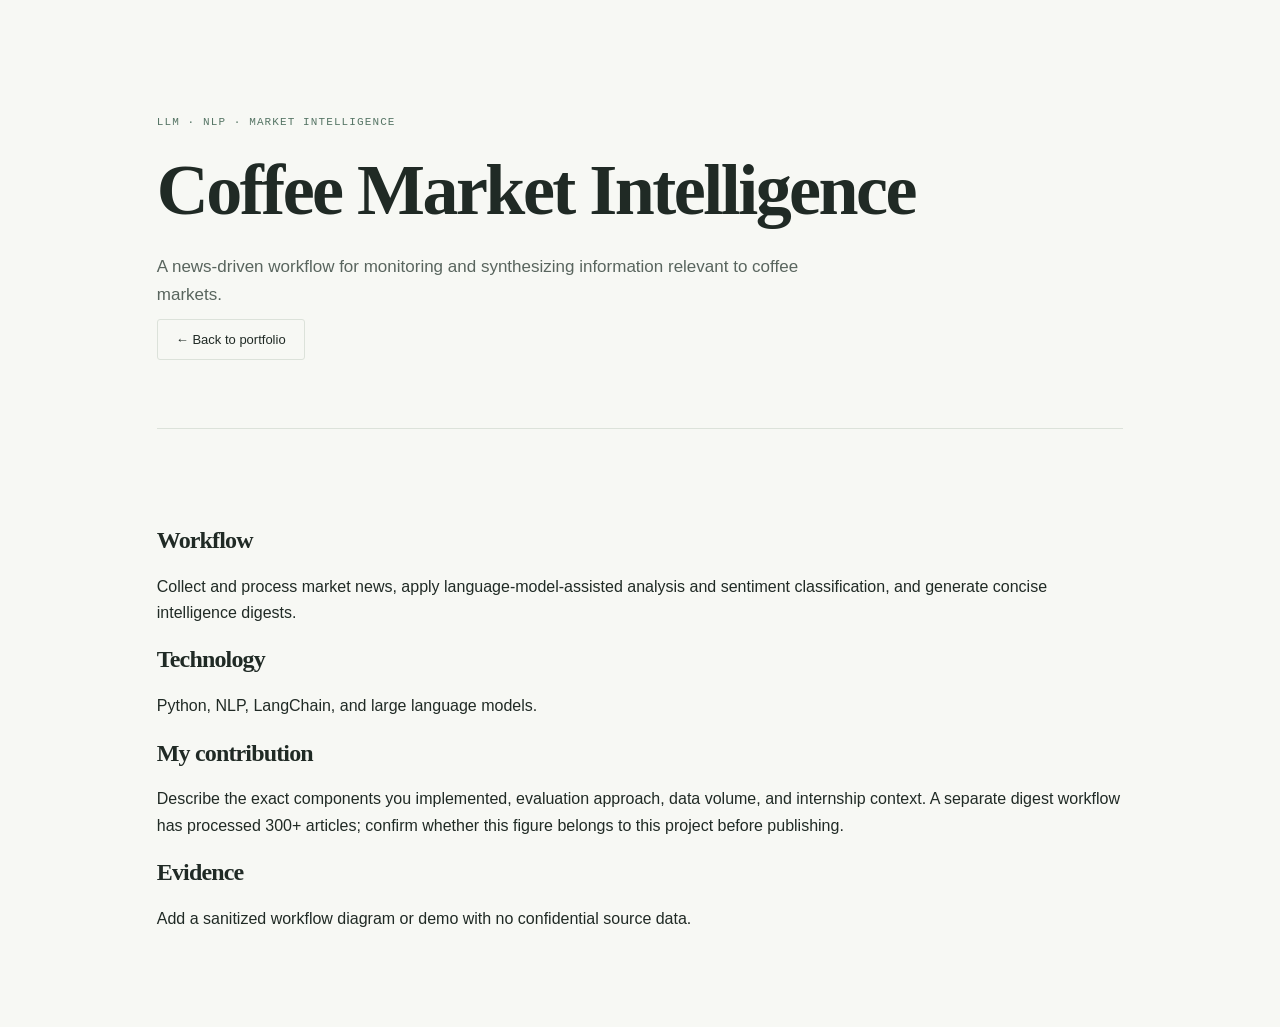
==== projects/coffee-intelligence.html @ f9b6911b "Add coffee market intelligence project overview" ====
<!doctype html><html lang="en"><head><meta charset="utf-8"><meta name="viewport" content="width=device-width,initial-scale=1"><title>Coffee Intelligence | Thanh Tai</title><link rel="stylesheet" href="../assets/style.css"></head><body><main><section class="hero"><p class="eyebrow">LLM · NLP · MARKET INTELLIGENCE</p><h1>Coffee Market Intelligence</h1><p class="intro">A news-driven workflow for monitoring and synthesizing information relevant to coffee markets.</p><a class="secondary" href="../index.html">← Back to portfolio</a></section><section class="section"><h2>Workflow</h2><p>Collect and process market news, apply language-model-assisted analysis and sentiment classification, and generate concise intelligence digests.</p><h2>Technology</h2><p>Python, NLP, LangChain, and large language models.</p><h2>My contribution</h2><p>Describe the exact components you implemented, evaluation approach, data volume, and internship context. A separate digest workflow has processed 300+ articles; confirm whether this figure belongs to this project before publishing.</p><h2>Evidence</h2><p>Add a sanitized workflow diagram or demo with no confidential source data.</p></section></main></body></html>
---- assets/style.css ----
:root{--ink:#202a25;--muted:#68746d;--paper:#f7f8f4;--green:#567565;--line:#dce2da;--accent:#dce8dc}*{box-sizing:border-box}html{scroll-behavior:smooth}body{margin:0;background:var(--paper);color:var(--ink);font-family:'DM Sans',sans-serif;line-height:1.65}.nav{height:76px;padding:0 max(calc((100% - 1120px)/2),6%);display:flex;align-items:center;justify-content:space-between;border-bottom:1px solid var(--line);position:sticky;top:0;background:#f7f8f4ed;backdrop-filter:blur(12px);z-index:5}.brand{font:700 24px 'DM Mono',monospace;color:var(--ink);text-decoration:none}.brand span{color:var(--green)}nav{display:flex;gap:28px}nav a,.nav-cta{font-size:13px;color:var(--muted);text-decoration:none}.nav-cta{border:1px solid var(--line);padding:9px 14px;border-radius:3px;color:var(--ink)}main{max-width:1120px;margin:auto;padding:0 6%}.hero{padding:105px 0 76px;max-width:850px}.eyebrow,.date,.project-top,.hero-meta{font:11px 'DM Mono',monospace;letter-spacing:.1em;color:var(--green)}h1,h2{font-family:'Playfair Display',serif;font-weight:600;letter-spacing:-.035em;line-height:1.12}h1{font-size:clamp(42px,6vw,72px);margin:22px 0}h1 em{color:var(--green);font-weight:600}.intro{font-size:17px;max-width:690px;color:#59655e}.actions{display:flex;gap:12px;margin:30px 0 56px}.primary,.secondary{padding:12px 18px;text-decoration:none;font-size:13px;border-radius:3px}.primary{background:var(--ink);color:white}.secondary{border:1px solid var(--line);color:var(--ink)}.hero-meta{display:flex;gap:30px;flex-wrap:wrap;color:#7a867e;font-size:10px}.section{padding:78px 0;border-top:1px solid var(--line)}.section-head{margin-bottom:34px}.section-head h2,.note h2,.contact h2{font-size:clamp(30px,4vw,44px);margin:10px 0}.section-note{color:var(--muted);font-size:14px}.interest-grid{display:grid;grid-template-columns:repeat(4,1fr);gap:24px}.interest-grid article{border-top:2px solid #b7c9bb;padding-top:14px}.interest-grid span{font:11px 'DM Mono';color:var(--green)}h3{font-size:17px;line-height:1.3;margin:12px 0 8px}.interest-grid p,.project p,.timeline p,.note p,.contact p{font-size:14px;color:var(--muted)}.project-grid{display:grid;grid-template-columns:repeat(2,1fr);gap:16px}.project{padding:24px;background:#fff;border:1px solid var(--line);min-height:230px;display:flex;flex-direction:column}.project-top{display:flex;justify-content:space-between;font-size:10px}.project h3{font-size:20px;margin:20px 0 6px}.project p{margin:0 0 16px}.tags{display:flex;gap:6px;flex-wrap:wrap;margin-top:auto;padding:12px 0}.tags i{font:10px 'DM Mono';font-style:normal;color:var(--green);background:#edf2ed;padding:4px 7px}.project>a{font-size:12px;color:var(--green);text-decoration:none;margin-top:8px}.timeline{display:grid;gap:28px}.timeline article{display:grid;grid-template-columns:170px 1fr;gap:22px}.timeline .date{padding-top:4px}.timeline h3{margin:0}.timeline .org{font-size:13px;color:var(--green);margin:4px 0}.timeline p:last-child{margin-top:7px}.note{background:var(--accent);padding:38px;margin:30px 0 70px;border:0}.note p{max-width:650px;color:#4e5e53}.contact{padding:25px 0 90px}.contact-links{display:flex;gap:24px;margin:24px 0}.contact-links a{color:var(--green);font-size:14px}.small{font-size:12px!important}footer{border-top:1px solid var(--line);padding:22px 6%;display:flex;justify-content:space-between;color:var(--muted);font:10px 'DM Mono';letter-spacing:.08em}code{font-family:'DM Mono'}@media(max-width:720px){.nav{padding:0 5%;height:64px}nav{gap:12px}nav a{font-size:11px}nav a:nth-child(3),nav a:nth-child(4){display:none}.nav-cta{font-size:11px;padding:7px 9px}.hero{padding:75px 0 55px}.interest-grid{grid-template-columns:repeat(2,1fr)}.project-grid{grid-template-columns:1fr}.timeline article{grid-template-columns:1fr;gap:3px}.hero-meta{gap:12px}footer{gap:12px;flex-wrap:wrap}}
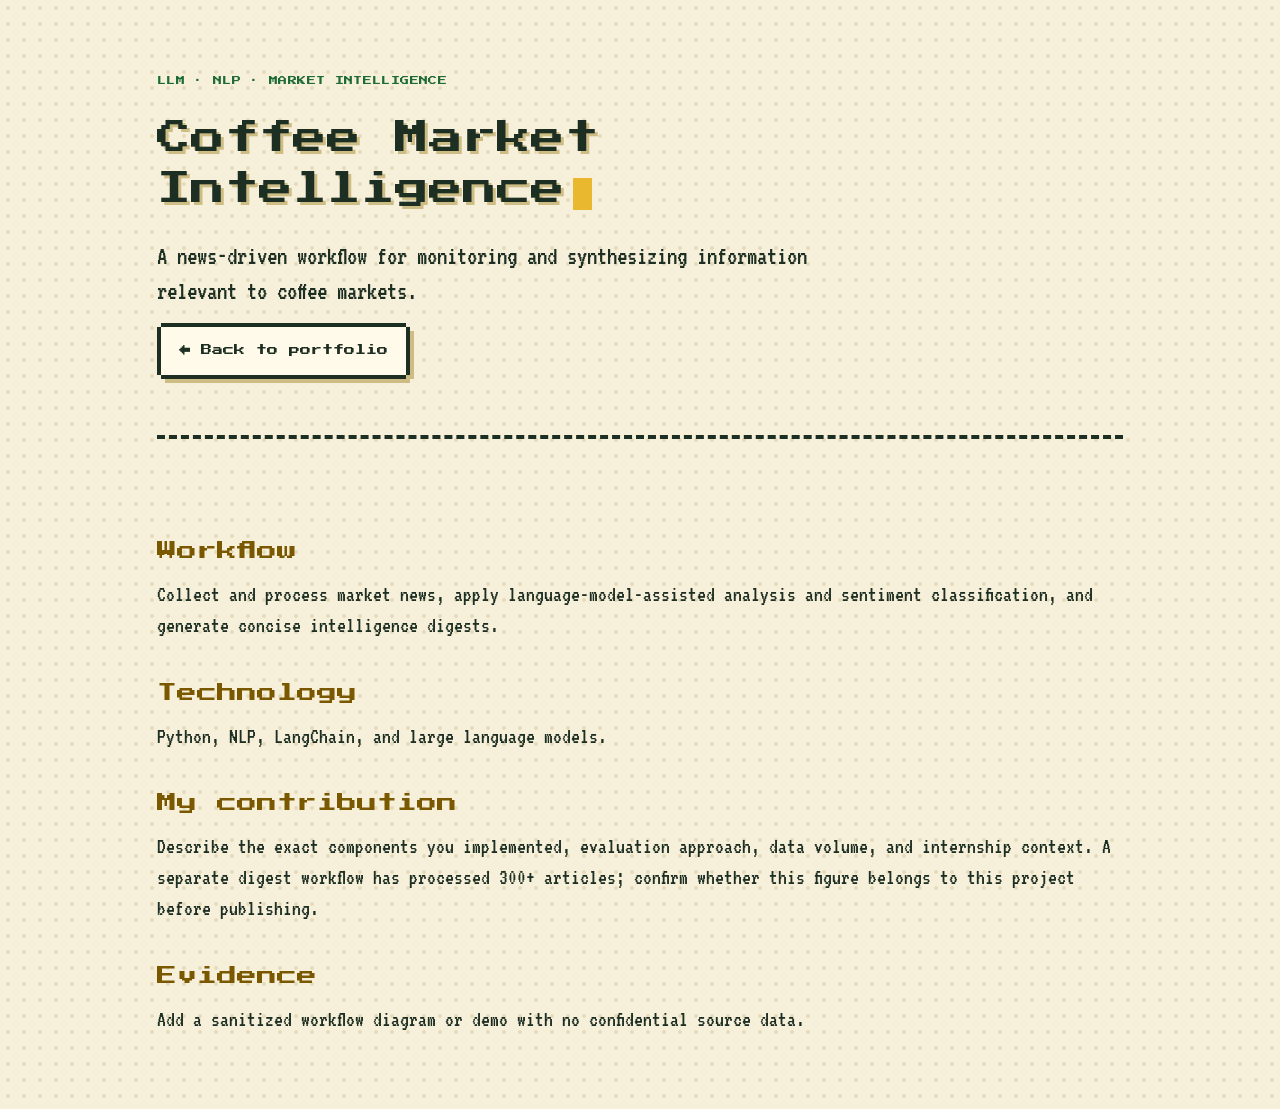
==== commit 3fdd7ace: "Redesign portfolio with pixel theme, quest log and Golden Wheat project - Pixel/8-bit theme with lig" ====
--- a/projects/coffee-intelligence.html
+++ b/projects/coffee-intelligence.html
@@ -1 +1 @@
-<!doctype html><html lang="en"><head><meta charset="utf-8"><meta name="viewport" content="width=device-width,initial-scale=1"><title>Coffee Intelligence | Thanh Tai</title><link rel="stylesheet" href="../assets/style.css"></head><body><main><section class="hero"><p class="eyebrow">LLM · NLP · MARKET INTELLIGENCE</p><h1>Coffee Market Intelligence</h1><p class="intro">A news-driven workflow for monitoring and synthesizing information relevant to coffee markets.</p><a class="secondary" href="../index.html">← Back to portfolio</a></section><section class="section"><h2>Workflow</h2><p>Collect and process market news, apply language-model-assisted analysis and sentiment classification, and generate concise intelligence digests.</p><h2>Technology</h2><p>Python, NLP, LangChain, and large language models.</p><h2>My contribution</h2><p>Describe the exact components you implemented, evaluation approach, data volume, and internship context. A separate digest workflow has processed 300+ articles; confirm whether this figure belongs to this project before publishing.</p><h2>Evidence</h2><p>Add a sanitized workflow diagram or demo with no confidential source data.</p></section></main></body></html>+<!doctype html><html lang="en"><head><meta charset="utf-8"><meta name="viewport" content="width=device-width,initial-scale=1"><title>Coffee Intelligence | Thanh Tai</title><link rel="preconnect" href="https://fonts.googleapis.com"><link rel="preconnect" href="https://fonts.gstatic.com" crossorigin><link href="https://fonts.googleapis.com/css2?family=Press+Start+2P&family=VT323&display=swap" rel="stylesheet"><link rel="stylesheet" href="../assets/style.css"></head><body><main><section class="hero"><p class="eyebrow">LLM · NLP · MARKET INTELLIGENCE</p><h1>Coffee Market Intelligence</h1><p class="intro">A news-driven workflow for monitoring and synthesizing information relevant to coffee markets.</p><a class="secondary" href="../index.html">← Back to portfolio</a></section><section class="section"><h2>Workflow</h2><p>Collect and process market news, apply language-model-assisted analysis and sentiment classification, and generate concise intelligence digests.</p><h2>Technology</h2><p>Python, NLP, LangChain, and large language models.</p><h2>My contribution</h2><p>Describe the exact components you implemented, evaluation approach, data volume, and internship context. A separate digest workflow has processed 300+ articles; confirm whether this figure belongs to this project before publishing.</p><h2>Evidence</h2><p>Add a sanitized workflow diagram or demo with no confidential source data.</p></section></main></body></html>
--- a/assets/style.css
+++ b/assets/style.css
@@ -1 +1,371 @@
-:root{--ink:#202a25;--muted:#68746d;--paper:#f7f8f4;--green:#567565;--line:#dce2da;--accent:#dce8dc}*{box-sizing:border-box}html{scroll-behavior:smooth}body{margin:0;background:var(--paper);color:var(--ink);font-family:'DM Sans',sans-serif;line-height:1.65}.nav{height:76px;padding:0 max(calc((100% - 1120px)/2),6%);display:flex;align-items:center;justify-content:space-between;border-bottom:1px solid var(--line);position:sticky;top:0;background:#f7f8f4ed;backdrop-filter:blur(12px);z-index:5}.brand{font:700 24px 'DM Mono',monospace;color:var(--ink);text-decoration:none}.brand span{color:var(--green)}nav{display:flex;gap:28px}nav a,.nav-cta{font-size:13px;color:var(--muted);text-decoration:none}.nav-cta{border:1px solid var(--line);padding:9px 14px;border-radius:3px;color:var(--ink)}main{max-width:1120px;margin:auto;padding:0 6%}.hero{padding:105px 0 76px;max-width:850px}.eyebrow,.date,.project-top,.hero-meta{font:11px 'DM Mono',monospace;letter-spacing:.1em;color:var(--green)}h1,h2{font-family:'Playfair Display',serif;font-weight:600;letter-spacing:-.035em;line-height:1.12}h1{font-size:clamp(42px,6vw,72px);margin:22px 0}h1 em{color:var(--green);font-weight:600}.intro{font-size:17px;max-width:690px;color:#59655e}.actions{display:flex;gap:12px;margin:30px 0 56px}.primary,.secondary{padding:12px 18px;text-decoration:none;font-size:13px;border-radius:3px}.primary{background:var(--ink);color:white}.secondary{border:1px solid var(--line);color:var(--ink)}.hero-meta{display:flex;gap:30px;flex-wrap:wrap;color:#7a867e;font-size:10px}.section{padding:78px 0;border-top:1px solid var(--line)}.section-head{margin-bottom:34px}.section-head h2,.note h2,.contact h2{font-size:clamp(30px,4vw,44px);margin:10px 0}.section-note{color:var(--muted);font-size:14px}.interest-grid{display:grid;grid-template-columns:repeat(4,1fr);gap:24px}.interest-grid article{border-top:2px solid #b7c9bb;padding-top:14px}.interest-grid span{font:11px 'DM Mono';color:var(--green)}h3{font-size:17px;line-height:1.3;margin:12px 0 8px}.interest-grid p,.project p,.timeline p,.note p,.contact p{font-size:14px;color:var(--muted)}.project-grid{display:grid;grid-template-columns:repeat(2,1fr);gap:16px}.project{padding:24px;background:#fff;border:1px solid var(--line);min-height:230px;display:flex;flex-direction:column}.project-top{display:flex;justify-content:space-between;font-size:10px}.project h3{font-size:20px;margin:20px 0 6px}.project p{margin:0 0 16px}.tags{display:flex;gap:6px;flex-wrap:wrap;margin-top:auto;padding:12px 0}.tags i{font:10px 'DM Mono';font-style:normal;color:var(--green);background:#edf2ed;padding:4px 7px}.project>a{font-size:12px;color:var(--green);text-decoration:none;margin-top:8px}.timeline{display:grid;gap:28px}.timeline article{display:grid;grid-template-columns:170px 1fr;gap:22px}.timeline .date{padding-top:4px}.timeline h3{margin:0}.timeline .org{font-size:13px;color:var(--green);margin:4px 0}.timeline p:last-child{margin-top:7px}.note{background:var(--accent);padding:38px;margin:30px 0 70px;border:0}.note p{max-width:650px;color:#4e5e53}.contact{padding:25px 0 90px}.contact-links{display:flex;gap:24px;margin:24px 0}.contact-links a{color:var(--green);font-size:14px}.small{font-size:12px!important}footer{border-top:1px solid var(--line);padding:22px 6%;display:flex;justify-content:space-between;color:var(--muted);font:10px 'DM Mono';letter-spacing:.08em}code{font-family:'DM Mono'}@media(max-width:720px){.nav{padding:0 5%;height:64px}nav{gap:12px}nav a{font-size:11px}nav a:nth-child(3),nav a:nth-child(4){display:none}.nav-cta{font-size:11px;padding:7px 9px}.hero{padding:75px 0 55px}.interest-grid{grid-template-columns:repeat(2,1fr)}.project-grid{grid-template-columns:1fr}.timeline article{grid-template-columns:1fr;gap:3px}.hero-meta{gap:12px}footer{gap:12px;flex-wrap:wrap}}+/* Pixel / 8-bit theme. Fonts (put this exact <link> in each page <head>, after the preconnects):
+   <link href="https://fonts.googleapis.com/css2?family=Press+Start+2P&family=VT323&display=swap" rel="stylesheet">
+   Press Start 2P = short labels/headings/buttons only. VT323 = body text. */
+
+:root{
+  --bg:#14201a; --panel:#1f3329; --panel-2:#192a21; --dot:#1a2b22;
+  --text:#e8f0e0; --muted:#b4c4b0;
+  --gold:#f2c94c; --gold-fill:#f2c94c; --green:#7bd88f; --amber:#f2a93b;
+  --line:#5a8f6f; --shadow:#0a120e; --on-fill:#14201a; --focus:#f2c94c;
+  --px:'Press Start 2P',ui-monospace,monospace; --body:'VT323',ui-monospace,Consolas,monospace;
+  --drop:4px 8px 0 0 var(--shadow),8px 4px 0 0 var(--shadow);
+  color-scheme:dark;
+}
+@media (prefers-color-scheme:light){
+  :root:not([data-theme="dark"]){
+    --bg:#f6efd9; --panel:#fffaea; --panel-2:#efe6c8; --dot:#e6dcbb;
+    --text:#1d2e22; --muted:#46594b;
+    --gold:#7a5800; --gold-fill:#e9b82e; --green:#1f6b35; --amber:#e8a020;
+    --line:#1d2e22; --shadow:#cdbd85; --on-fill:#1d2e22; --focus:#7a5800;
+    color-scheme:light;
+  }
+}
+:root[data-theme="light"]{
+  --bg:#f6efd9; --panel:#fffaea; --panel-2:#efe6c8; --dot:#e6dcbb;
+  --text:#1d2e22; --muted:#46594b;
+  --gold:#7a5800; --gold-fill:#e9b82e; --green:#1f6b35; --amber:#e8a020;
+  --line:#1d2e22; --shadow:#cdbd85; --on-fill:#1d2e22; --focus:#7a5800;
+  color-scheme:light;
+}
+
+*{box-sizing:border-box}
+html{scroll-behavior:smooth;image-rendering:pixelated}
+body{margin:0;background:var(--bg) radial-gradient(var(--dot) 2px,transparent 2px) 0 0/16px 16px;color:var(--text);font:22px/1.4 var(--body);overflow-wrap:break-word}
+::selection{background:var(--gold-fill);color:var(--on-fill)}
+:focus-visible{outline:3px solid var(--focus);outline-offset:3px}
+section[id]{scroll-margin-top:110px}
+
+/* pixel box: stepped corners (4 offset shadows) + hard offset drop shadow */
+.nav-cta,.primary,.secondary,.project,.interest-grid article,.stat,.diagram,.callout,.note{
+  --bc:var(--line);
+  --notch:0 -4px 0 0 var(--bc),0 4px 0 0 var(--bc),-4px 0 0 0 var(--bc),4px 0 0 0 var(--bc);
+  box-shadow:var(--notch),var(--drop);
+}
+
+/* type */
+h1,h2,h3{font-family:var(--px);font-weight:400;line-height:1.6;overflow-wrap:anywhere;margin:0}
+h1{font-size:clamp(17px,2.2vw + 10px,34px);line-height:1.5;margin:24px 0;color:var(--text);text-shadow:3px 3px 0 var(--shadow)}
+h1 em{font-style:normal;color:var(--gold)}
+h1::after{content:"";display:inline-block;width:.55em;height:.95em;margin-left:.25em;background:var(--gold-fill);vertical-align:-.12em;animation:blink 1s steps(2,start) infinite}
+@keyframes blink{to{visibility:hidden}}
+h2{font-size:clamp(13px,1.2vw + 9px,20px);margin:36px 0 12px;color:var(--gold)}
+h3{font-size:12px;margin:12px 0 8px}
+p{margin:0 0 14px}
+a{color:var(--green);text-decoration:underline;text-decoration-thickness:2px;text-underline-offset:4px}
+a:hover{color:var(--gold)}
+strong{color:var(--gold);font-weight:400}
+ul{padding-left:1.4em}
+li::marker{content:"\25AA  ";color:var(--gold)}
+code{font:inherit;background:var(--panel-2);color:var(--gold);padding:0 6px;box-shadow:inset 0 0 0 2px var(--line)}
+
+/* nav */
+.nav{position:sticky;top:0;z-index:5;min-height:68px;padding:10px max(calc((100% - 1120px)/2),6%);display:flex;flex-wrap:wrap;gap:10px 24px;align-items:center;justify-content:space-between;background:var(--bg);border-bottom:4px solid var(--line)}
+.brand{display:inline-flex;align-items:center;font:16px var(--px);color:var(--text);text-decoration:none}
+.brand span{color:var(--gold)}
+/* wheat ear sprite, 3px pixels */
+.brand::before{content:"";width:3px;height:3px;margin:0 16px 0 9px;background:var(--gold-fill);transform:translateY(-9px);
+  box-shadow:-3px 3px var(--gold-fill),3px 3px var(--gold-fill),0 6px var(--gold-fill),-3px 9px var(--gold-fill),3px 9px var(--gold-fill),0 12px var(--gold-fill),0 15px var(--green),0 18px var(--green)}
+nav{display:flex;gap:6px 22px;flex-wrap:wrap}
+nav a{font:10px/1.8 var(--px);color:var(--text);text-decoration:none;border-bottom:3px solid transparent;padding:2px 0}
+nav a:hover,nav a:focus-visible{color:var(--gold);border-bottom-color:var(--gold)}
+.nav-cta{font:10px/1.8 var(--px);background:var(--gold-fill);color:var(--on-fill);text-decoration:none;padding:8px 12px;margin:4px 4px 4px 0}
+
+/* buttons */
+.actions{display:flex;gap:20px;flex-wrap:wrap;margin:32px 0 48px}
+.primary,.secondary,.nav-cta{display:inline-block;text-decoration:none}
+.primary,.secondary{font:11px/1.8 var(--px);padding:14px 18px;margin:4px}
+.primary{background:var(--gold-fill);color:var(--on-fill)}
+.secondary{background:var(--panel);color:var(--text)}
+.primary:hover,.secondary:hover,.nav-cta:hover{transform:translate(-2px,-2px);color:var(--on-fill)}
+.secondary:hover{color:var(--gold);background:var(--panel-2)}
+.primary:active,.secondary:active,.nav-cta:active{transform:translate(4px,4px);box-shadow:var(--notch)}
+.primary,.secondary,.nav-cta{transition:transform .06s steps(2)}
+
+/* layout */
+main{max-width:1120px;margin:auto;padding:0 max(24px,6%)}
+.hero{padding:72px 0 56px;max-width:850px}
+.eyebrow,.date,.project-top,.hero-meta{font:9px/1.9 var(--px);letter-spacing:.04em;color:var(--green);text-transform:uppercase}
+.eyebrow{margin:0}
+.intro{font-size:26px;line-height:1.35;max-width:690px;color:var(--text)}
+.hero-meta{display:flex;gap:10px 28px;flex-wrap:wrap;color:var(--muted)}
+.section{padding:60px 0;border-top:4px dashed var(--line)}
+.section-head{margin-bottom:36px}
+.section-head h2,.note h2,.contact h2{font-size:clamp(14px,1.5vw + 9px,24px);margin:12px 0;color:var(--gold)}
+.section-note{color:var(--muted);font-size:21px}
+
+.interest-grid{display:grid;grid-template-columns:repeat(4,1fr);gap:32px}
+.interest-grid article{background:var(--panel);padding:18px 16px}
+.interest-grid span{font:10px var(--px);color:var(--gold)}
+.interest-grid p,.project p,.timeline p,.note p,.contact p{color:var(--muted)}
+.interest-grid p{margin:0}
+
+.project-grid{display:grid;grid-template-columns:repeat(2,1fr);gap:36px 32px}
+.project{background:var(--panel);padding:22px;min-height:230px;display:flex;flex-direction:column;min-width:0}
+.project-top{display:flex;justify-content:space-between;gap:12px;flex-wrap:wrap}
+.project h3{font-size:13px;line-height:1.7;margin:18px 0 10px}
+.project p{margin:0 0 14px}
+.project>a{font:10px/1.8 var(--px);margin-top:8px;align-self:flex-start}
+.project.featured{grid-column:1/-1;--bc:var(--gold);background:linear-gradient(135deg,var(--panel) 0 70%,var(--panel-2) 70%)}
+.project.featured h3{font-size:clamp(13px,1vw + 9px,17px);color:var(--gold)}
+
+/* chips / tags */
+.tags{display:flex;gap:8px;flex-wrap:wrap;margin-top:auto;padding:12px 0}
+.tags i,.chips>*{font:9px/1.6 var(--px);font-style:normal;color:var(--green);background:var(--bg);padding:6px 8px;box-shadow:inset 0 0 0 2px var(--line);overflow-wrap:anywhere}
+.chips{display:flex;gap:8px;flex-wrap:wrap}
+
+.badge{display:inline-block;font:9px/1.6 var(--px);padding:5px 8px;color:var(--on-fill);background:var(--gold-fill);box-shadow:0 -2px var(--on-fill),0 2px var(--on-fill),-2px 0 var(--on-fill),2px 0 var(--on-fill);margin:2px;vertical-align:middle}
+.badge-wip{background:var(--amber)}
+.badge-done{background:var(--green);color:var(--on-fill)}
+@media (prefers-color-scheme:light){:root:not([data-theme="dark"]) .badge-done{background:#7fcf8d}}
+:root[data-theme="light"] .badge-done{background:#7fcf8d}
+
+/* skills */
+.skills{display:grid;gap:0}
+.skill-row{display:grid;grid-template-columns:200px 1fr;gap:12px 22px;align-items:start;padding:16px 0;border-bottom:2px dashed var(--line)}
+.skill-row:first-child{padding-top:0}
+.skill-label{font:10px/1.9 var(--px);color:var(--gold);padding-top:4px}
+
+.cert-list{list-style:none;padding:0;margin:0;display:grid;gap:10px}
+.cert-list li{padding-left:1.3em;position:relative}
+.cert-list li::marker{content:""}
+.cert-list li::before{content:"\25B8";position:absolute;left:0;color:var(--gold)}
+
+/* stats */
+.stat-row{display:grid;grid-template-columns:repeat(auto-fit,minmax(170px,1fr));gap:32px 28px;margin:24px 0}
+.stat{background:var(--panel);padding:18px 16px;display:flex;flex-direction:column;gap:8px;min-width:0}
+.stat>:first-child{font:clamp(16px,1vw + 10px,24px)/1.3 var(--px);color:var(--gold);overflow-wrap:anywhere}
+.stat>:not(:first-child){font-size:20px;line-height:1.2;color:var(--muted)}
+
+/* facts dl */
+.facts{display:grid;grid-template-columns:minmax(120px,200px) 1fr;margin:20px 0;background:var(--panel);box-shadow:inset 0 0 0 2px var(--line)}
+.facts dt,.facts dd{margin:0;padding:10px 14px;border-bottom:2px dashed var(--line)}
+.facts dt{font:10px/1.9 var(--px);color:var(--gold);padding-top:14px}
+.facts dt:last-of-type,.facts dd:last-of-type{border-bottom:0}
+
+/* diagram + callout */
+.diagram{background:var(--panel-2);padding:14px;margin:28px 4px}
+.diagram svg{display:block;width:100%;height:auto;max-width:100%}
+.callout{background:var(--panel);padding:16px 20px;margin:28px 4px;--bc:var(--gold);border-left:0}
+.callout>:last-child{margin-bottom:0}
+
+/* timeline */
+.timeline{display:grid;gap:30px}
+.timeline article{display:grid;grid-template-columns:170px 1fr;gap:22px}
+.timeline .date{padding-top:6px}
+.timeline .date::before{content:"";display:inline-block;width:8px;height:8px;margin-right:8px;background:var(--gold-fill)}
+.timeline h3{margin:0}
+.timeline .org{color:var(--green);margin:6px 0}
+.timeline p:last-child{margin-top:7px}
+
+/* note + contact */
+.note{background:var(--panel);--bc:var(--gold);padding:30px;margin:36px 4px 72px;border-top:0}
+.note p{max-width:650px}
+.contact{padding:36px 0 90px}
+.contact-links{display:flex;gap:16px 28px;flex-wrap:wrap;margin:24px 0}
+.contact-links a{font:11px/1.8 var(--px)}
+.small{font-size:19px!important}
+
+footer{border-top:4px solid var(--line);padding:22px max(24px,6%);display:flex;justify-content:space-between;gap:12px;flex-wrap:wrap;color:var(--muted);font:9px/1.9 var(--px);letter-spacing:.04em}
+
+@media (max-width:900px){.interest-grid{grid-template-columns:repeat(2,1fr)}}
+@media (max-width:720px){
+  .hero{padding:48px 0 40px}
+  .project-grid{grid-template-columns:1fr}
+  .timeline article{grid-template-columns:1fr;gap:4px}
+  .skill-row,.facts{grid-template-columns:1fr}
+  .facts dt{padding-bottom:0;border-bottom:0}
+  .section{padding:44px 0}
+}
+@media (max-width:560px){
+  body{font-size:21px}
+  .interest-grid{grid-template-columns:1fr}
+  nav{order:3;width:100%;gap:4px 16px}
+  .note{padding:22px 18px}
+  .actions{gap:14px}
+}
+
+/* ===== Game layer: HUD, hero scene, quest log, world map, toasts ===== */
+
+/* XP bar under the nav fills as you scroll; theme toggle */
+.nav{position:sticky}
+.xp{position:absolute;left:0;right:0;bottom:-4px;height:4px;background:var(--panel-2)}
+.xp i{display:block;height:100%;width:0;background:var(--gold-fill)}
+.nav-tools{display:flex;align-items:center;gap:10px}
+.theme-btn{font:10px/1 var(--px);color:var(--text);background:var(--panel);border:0;padding:9px 10px;cursor:pointer;box-shadow:var(--notch,0 0 0 0),4px 4px 0 var(--shadow);--bc:var(--line);--notch:0 -4px 0 0 var(--bc),0 4px 0 0 var(--bc),-4px 0 0 0 var(--bc),4px 0 0 0 var(--bc)}
+.theme-btn:hover{color:var(--gold)}
+.theme-btn:active{transform:translate(3px,3px)}
+
+/* hero: text + pixel scene */
+.hero.home{max-width:none;padding-top:56px}
+.hero-grid{display:grid;grid-template-columns:minmax(0,1.35fr) minmax(0,1fr);gap:40px 56px;align-items:center}
+.typed-line{font:10px/2 var(--px);color:var(--green);margin:0 0 18px;min-height:2em}
+.typed-line b{font-weight:400;color:var(--gold)}
+.typed::after{content:"_";animation:blink 1s steps(2,start) infinite}
+.lab-line{color:var(--muted)}
+.scene{position:relative;display:flex;flex-direction:column;gap:18px;align-items:stretch}
+.scene-btn{display:block;width:100%;padding:0;border:0;background:var(--panel-2);cursor:pointer;--bc:var(--line);--notch:0 -4px 0 0 var(--bc),0 4px 0 0 var(--bc),-4px 0 0 0 var(--bc),4px 0 0 0 var(--bc);box-shadow:var(--notch),var(--drop);background-image:radial-gradient(var(--dot) 2px,transparent 2px);background-size:16px 16px}
+.scene-btn svg{display:block;width:100%;height:auto}
+.scene-btn:hover .coin{fill:var(--on-fill);stroke:var(--gold-fill)}
+.scene .g{fill:var(--panel)}.scene .gl{fill:var(--line)}
+.scene .sgold{fill:var(--gold-fill)}.scene .sgreen{fill:var(--green)}
+.scene .shair{fill:#3b2a1e}.scene .sskin{fill:#f0c8a0}.scene .sshirt{fill:var(--green)}
+.scene .spants{fill:#3a4f8f}.scene .sdark{fill:#14201a}.scene .scup{fill:var(--text)}
+.scene .scoffee{fill:#6b4423}.scene .steam{fill:var(--muted);animation:steam 1.6s steps(4) infinite}
+.scene .steam:nth-of-type(2){animation-delay:.5s}.scene .steam:nth-of-type(3){animation-delay:1s}
+.scene .coin{fill:var(--gold-fill);stroke:var(--on-fill);stroke-width:2}
+.scene .coin-q{font:10px var(--px);fill:var(--on-fill)}
+.scene .player{animation:bob 1s steps(2) infinite}
+.scene-btn.hop .player{animation:hop .5s steps(5) 1}
+@keyframes bob{50%{transform:translateY(-1px)}}
+@keyframes hop{50%{transform:translateY(-4px)}}
+@keyframes steam{0%{opacity:0;transform:translateY(0)}50%{opacity:1}100%{opacity:0;transform:translateY(-8px)}}
+.bubble{position:relative;margin:0;padding:12px 16px;background:var(--text);color:var(--bg);font-size:22px;line-height:1.25;min-height:3.2em;--bc:var(--text);box-shadow:0 -4px 0 0 var(--bc),0 4px 0 0 var(--bc),-4px 0 0 0 var(--bc),4px 0 0 0 var(--bc)}
+.bubble::before{content:"";position:absolute;top:-12px;left:36px;width:12px;height:12px;background:var(--text);box-shadow:-4px 4px 0 var(--text),4px 4px 0 var(--text)}
+.scene-hint{font:8px/1.8 var(--px);color:var(--muted);margin:0}
+
+/* character sheet (stat row) */
+.sheet-title{font:9px/1.9 var(--px);color:var(--green);margin:36px 0 -8px;text-transform:uppercase}
+.stat>:not(:first-child){font:9px/1.7 var(--px);text-transform:uppercase;letter-spacing:.03em}
+
+/* quest log */
+.filters{display:flex;gap:10px 14px;flex-wrap:wrap;margin:0 0 32px}
+.filter{font:9px/1.7 var(--px);color:var(--text);background:var(--panel);border:0;padding:10px 12px;cursor:pointer;box-shadow:inset 0 0 0 2px var(--line),3px 3px 0 var(--shadow)}
+.filter:hover{color:var(--gold)}
+.filter[aria-pressed="true"]{background:var(--gold-fill);color:var(--on-fill);box-shadow:inset 0 0 0 2px var(--on-fill),3px 3px 0 var(--shadow)}
+.filter:active{transform:translate(3px,3px)}
+.project[hidden]{display:none}
+.quip{font-size:24px;line-height:1.2;color:var(--gold);margin:0 0 10px!important}
+.quip::before{content:"\25B6  ";font-size:.6em;vertical-align:.15em}
+.project{transition:transform .08s steps(2)}
+.project:hover{transform:translate(-3px,-3px)}
+
+/* world map (experience) */
+.timeline{position:relative;gap:44px;padding-left:44px}
+.timeline::before{content:"";position:absolute;left:11px;top:8px;bottom:8px;width:0;border-left:4px dotted var(--line)}
+.timeline article{position:relative;grid-template-columns:1fr;gap:4px}
+.timeline article::before{content:"";position:absolute;left:-42px;top:2px;width:20px;height:20px;background:var(--gold-fill);box-shadow:0 0 0 4px var(--bg),0 0 0 8px var(--line)}
+.timeline .date::before{display:none}
+.timeline .date{color:var(--gold);padding-top:0}
+.timeline article.locked::before{background:var(--panel-2);box-shadow:0 0 0 4px var(--bg),0 0 0 8px var(--line);animation:blink 1.2s steps(2,start) infinite}
+.timeline article.locked h3{color:var(--muted)}
+.timeline article.locked h3::after{content:" \1F512"}
+
+/* inventory tooltips */
+.chips>[title]{cursor:help}
+.chips>[title]:hover{color:var(--gold);box-shadow:inset 0 0 0 2px var(--gold)}
+
+/* contact */
+.contact h2{margin-top:12px}
+.continue{font:11px/1.9 var(--px);color:var(--gold);margin:0 0 14px}
+.continue::after{content:" \25C0";animation:blink 1s steps(2,start) infinite}
+.contact-links .copy{font:11px/1.8 var(--px);background:var(--gold-fill);color:var(--on-fill);border:0;padding:12px 16px;cursor:pointer;text-decoration:none;--bc:var(--line);--notch:0 -4px 0 0 var(--bc),0 4px 0 0 var(--bc),-4px 0 0 0 var(--bc),4px 0 0 0 var(--bc);box-shadow:var(--notch),var(--drop)}
+.contact-links .copy:active{transform:translate(4px,4px);box-shadow:var(--notch)}
+footer a{color:var(--green)}
+
+/* scroll reveal (JS adds .reveal, so no-JS shows everything) */
+.reveal{opacity:0;transform:translateY(14px)}
+.reveal.in{animation:pop .4s steps(4) forwards}
+@keyframes pop{to{opacity:1;transform:none}}
+
+/* toast + wheat rain */
+.toast{position:fixed;left:50%;bottom:24px;z-index:20;transform:translate(-50%,160%);max-width:min(92vw,520px);padding:12px 16px;background:var(--gold-fill);color:var(--on-fill);font:9px/1.8 var(--px);box-shadow:0 -4px var(--on-fill),0 4px var(--on-fill),-4px 0 var(--on-fill),4px 0 var(--on-fill);transition:transform .25s steps(4)}
+.toast.show{transform:translate(-50%,0)}
+.grain{position:fixed;top:-20px;z-index:19;width:8px;height:12px;background:var(--gold-fill);box-shadow:inset -3px 0 0 var(--amber);pointer-events:none;animation:fall linear forwards}
+@keyframes fall{to{transform:translateY(110vh)}}
+
+@media (max-width:900px){.hero-grid{grid-template-columns:1fr}.scene{max-width:480px}}
+@media (max-width:560px){.timeline{padding-left:36px}.timeline article::before{left:-34px}.nav-tools{margin-left:auto}}
+
+@media (prefers-reduced-motion:reduce){
+  *,*::before,*::after{animation:none!important;transition:none!important;scroll-behavior:auto!important}
+  .reveal{opacity:1;transform:none}
+}
+
+/* ===== Wide layout: sticky player card + content, multi-column sections ===== */
+:root{--wide:1760px;--gut:clamp(16px,3vw,56px)}
+.nav{padding-inline:max(calc((100% - var(--wide))/2 + var(--gut)),var(--gut))}
+.layout+footer,main.layout+footer{padding-inline:max(calc((100% - var(--wide))/2 + var(--gut)),var(--gut))}
+main.layout{max-width:var(--wide);margin:0 auto;padding:0 var(--gut);display:grid;grid-template-columns:minmax(300px,360px) minmax(0,1fr);grid-template-areas:"hud hero" "hud rest";column-gap:clamp(32px,4vw,80px);align-items:start}
+.layout>.hero{grid-area:hero;max-width:none;padding:56px 0 36px}
+.layout>.hud{grid-area:hud;position:sticky;top:92px;align-self:start;max-height:calc(100vh - 104px);overflow-y:auto;overflow-x:hidden;margin:24px -12px 0;padding:12px 12px 20px;scrollbar-width:none}
+.layout>.hud::-webkit-scrollbar{display:none}
+.layout>.rest{grid-area:rest;min-width:0}
+.layout .hero h1{font-size:clamp(20px,2.2vw + 8px,44px);max-width:1000px}
+.layout .intro{max-width:880px}
+.layout .lab-line{max-width:880px;font-size:22px}
+.layout .hero .actions{margin-bottom:0}
+
+/* player card */
+.hud .scene{gap:16px}
+.hud .bubble{font-size:21px;min-height:3em}
+.hud .sheet-title{margin:26px 0 12px}
+.hud .stat-row{grid-template-columns:1fr 1fr;gap:20px 18px;margin:0}
+.hud .stat{padding:12px 12px;gap:6px}
+.hud .stat>:first-child{font-size:clamp(14px,1vw + 6px,20px)}
+.hud .stat>:not(:first-child){font-size:8px}
+.hud-links{display:flex;flex-wrap:wrap;gap:12px 18px;margin-top:22px}
+.hud-links a{font:9px/1.8 var(--px)}
+
+/* wider content grids */
+.layout .project-grid{grid-template-columns:repeat(auto-fill,minmax(330px,1fr));gap:36px 28px}
+.layout .project.featured{grid-column:1/-1}
+.layout .interest-grid{grid-template-columns:repeat(auto-fit,minmax(220px,1fr));gap:28px}
+.layout .skills{grid-template-columns:repeat(auto-fit,minmax(380px,1fr));gap:0 56px}
+.layout .skill-row{grid-template-columns:1fr;gap:10px}
+.layout .skill-row:first-child{padding-top:16px}
+
+/* world map goes horizontal */
+.layout .timeline{grid-template-columns:repeat(auto-fit,minmax(250px,1fr));gap:34px 28px;padding:44px 0 0}
+.layout .timeline::before{left:0;right:0;top:11px;bottom:auto;border-left:0;border-top:4px dotted var(--line);width:auto}
+.layout .timeline article::before{left:0;top:-44px}
+
+/* collaboration note + contact side by side */
+.duo{display:grid;grid-template-columns:repeat(auto-fit,minmax(340px,1fr));gap:40px 36px;margin:44px 0 72px}
+.duo .note{margin:0;border:0}
+.duo .contact{--bc:var(--green);--notch:0 -4px 0 0 var(--bc),0 4px 0 0 var(--bc),-4px 0 0 0 var(--bc),4px 0 0 0 var(--bc);background:var(--panel);box-shadow:var(--notch),var(--drop);padding:30px}
+
+/* tablet / phone: stack as hero → player card → content */
+@media (max-width:1000px){
+  main.layout{grid-template-columns:minmax(0,1fr);grid-template-areas:"hero" "hud" "rest"}
+  .layout>.hud{position:static;max-height:none;overflow:visible;margin:8px 0 0;padding:12px;display:grid;grid-template-columns:minmax(0,1fr);max-width:520px}
+}
+@media (max-width:560px){.layout>.hero{padding-top:36px}.hud .stat>:not(:first-child){font-size:8px}}
+.layout .timeline article{align-content:start}
+.project.slot{background:transparent;box-shadow:none;outline:4px dashed var(--line);outline-offset:-4px}
+.project.slot h3{color:var(--muted)}
+.project.slot:hover{transform:none}
+
+/* ===== Current quest marquee ===== */
+.project.featured{display:block;padding:30px;position:relative;min-height:0}
+.project.featured::before,.project.featured::after{content:"";position:absolute;inset:-16px;border:4px dotted var(--gold-fill);pointer-events:none}
+.project.featured::before{border-color:var(--amber);opacity:.55}
+.project.featured::after{animation:blink 1s steps(2,start) infinite}
+.quest-main{min-width:0;display:flex;flex-direction:column;align-items:flex-start}
+.quest-main .tags{margin-top:0;padding:4px 0 8px}
+.quest-flag{position:absolute;z-index:2;top:-30px;left:28px;width:44px;height:44px;display:grid;place-items:center;font:22px/1 var(--px);background:var(--gold-fill);color:var(--on-fill);box-shadow:0 -4px var(--on-fill),0 4px var(--on-fill),-4px 0 var(--on-fill),4px 0 var(--on-fill),6px 8px 0 4px var(--shadow);animation:flag 1s steps(2) infinite}
+@keyframes flag{50%{transform:translateY(-8px)}}
+.quest-main .project-top{width:100%}
+.quest-main .primary{margin:6px 0 0}
+.quest-steps{list-style:none;padding:0;margin:18px 0 14px;display:grid;grid-template-columns:repeat(3,minmax(0,1fr));gap:10px;width:100%}
+.quest-steps li{font:8px/1.9 var(--px);padding:10px;background:var(--bg);box-shadow:inset 0 0 0 2px var(--line);display:flex;flex-direction:column;gap:6px;color:var(--muted);min-width:0;overflow-wrap:anywhere}
+.quest-steps li::marker{content:""}
+.quest-steps b{font-weight:400}
+.quest-steps .done{color:var(--green)}
+.quest-steps .done b::before{content:"\25A0  "}
+.quest-steps .now{background:var(--gold-fill);color:var(--on-fill);box-shadow:inset 0 0 0 2px var(--on-fill)}
+.quest-steps .now b::before{content:"\25B6  ";animation:blink 1s steps(2,start) infinite}
+.quest-steps .lock b::before{content:"\25A1  "}
+@media (max-width:820px){.project.featured{grid-template-columns:1fr}.quest-steps{grid-template-columns:1fr}}
+
+/* hero: current project + loading bar */
+.loading{margin:0 0 22px;max-width:640px}
+.loading .typed-line{margin:0 0 12px;min-height:0;line-height:1.9}
+.loading .muted{color:var(--muted)}
+.loadbar{display:grid;grid-template-columns:repeat(3,1fr);gap:8px;height:24px}
+.loadbar i{display:block;background:var(--bg);box-shadow:inset 0 0 0 3px var(--line)}
+.loadbar .d{background:var(--gold-fill);box-shadow:inset 0 0 0 3px var(--on-fill)}
+.loadbar .n{background:linear-gradient(var(--gold-fill),var(--gold-fill)) 0 0/0 100% no-repeat,var(--bg);animation:load 2.4s steps(8) infinite}
+@keyframes load{to{background-size:100% 100%}}
+.loadtxt{font:8px/1.9 var(--px);color:var(--muted);margin:10px 0 0;display:flex;justify-content:space-between;gap:12px;flex-wrap:wrap}
+.loadtxt span{color:var(--gold)}
+.project.featured .quest-main p:not(.quip){max-width:820px}
